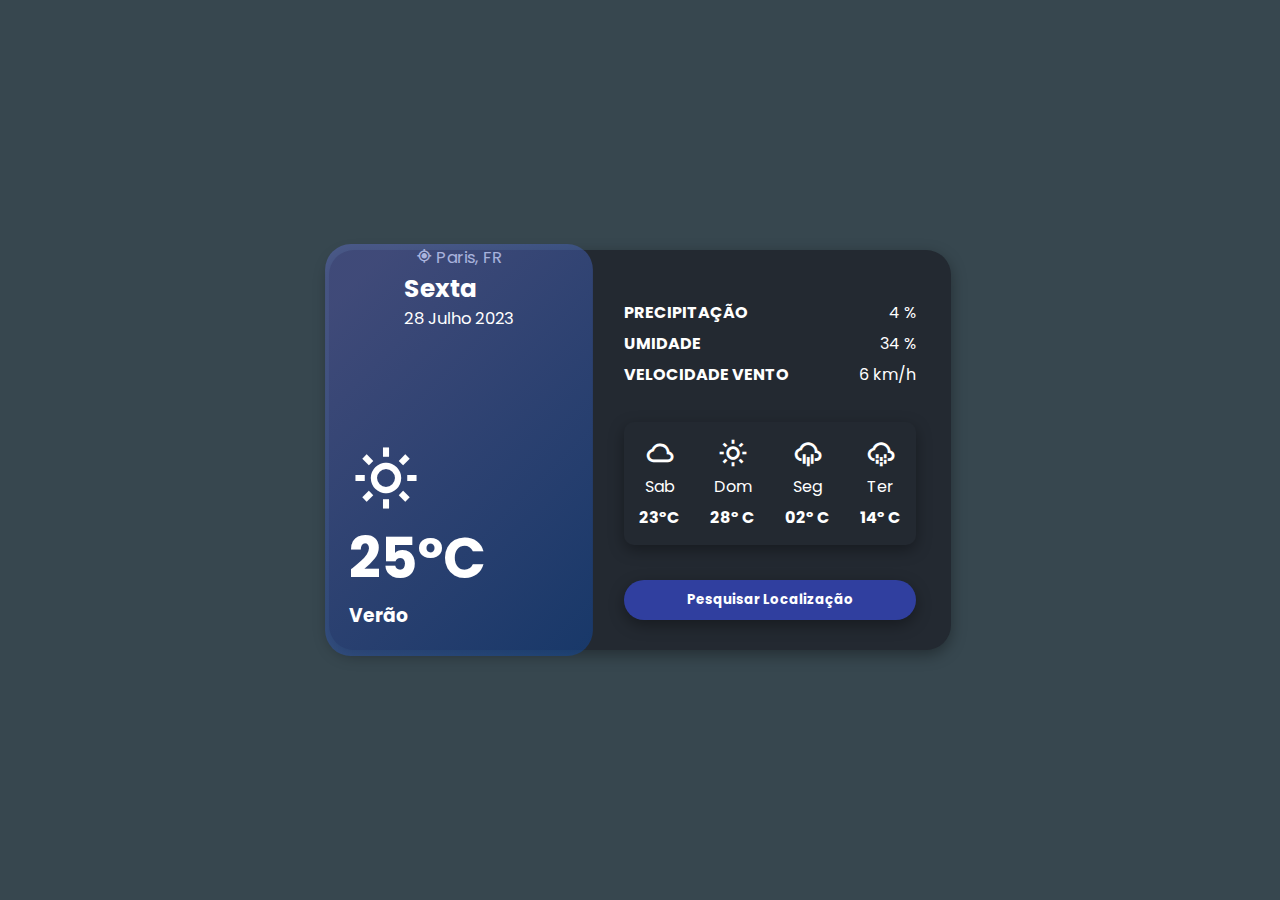
==== Projeto 1/index.html @ 6d5dacdd "Add files via upload" ====
<!DOCTYPE html>
<html lang="en">

<head>
    <meta charset="UTF-8">
    <link href='https://unpkg.com/boxicons@2.1.4/css/boxicons.min.css' rel='stylesheet'>
    <link rel="stylesheet" href="style.css">
    <meta name="viewport" content="width=device-width, initial-scale=1.0">
    <title>Document</title>
</head>

<body>

    <div class="container">
        <div class="left-info">
            <div class="pic-gradient"></div>
            <div class="today-info">
                <h2>Sexta</h2>
                <span>28 Julho 2023</span>
            </div>
            <div>
                <i class="bx bx-current-location"></i>
                <span>Paris, FR</span>
            </div>
        </div>
        <div class="today-weather">
            <i class="bx bx-sun"></i>
            <h1 class="weather-temp">
                25ºC
            </h1>
            <h3>Verão</h3>
        </div>

        <div class="right-info">
            <div class="day-info">
                <div>
                    <div>
                        <span class="title">PRECIPITAÇÃO</span>
                        <span class="value">4 %</span>
                    </div>
                    <span class="title">UMIDADE</span>
                    <span class="value">34 %</span>
                </div>
                <div>
                    <span class="title">VELOCIDADE VENTO</span>
                    <span class="value">6 km/h</span>
                </div>
            </div>
            <ul class="days-list">
                <li>
                    <i class="bx bx-cloud"></i>
                    <span>Sab</span>
                    <span class="day-temp">23ºC</span>
                </li>
                <li>
                    <i class="bx bx-sun"></i>
                    <span>Dom</span>
                    <span class="day-temp">28º C</span>
                </li>
                <li>
                    <i class="bx bx-cloud-rain"></i>
                    <span>Seg</span>
                    <span class="day-temp">02º C</span>
                </li>
                <li>
                    <i class="bx bx-cloud-drizzle"></i>
                    <span>Ter</span>
                    <span class="day-temp">14º C</span>
                </li>
            </ul>

            <div class="btn-container">
                <button class="loc-button">Pesquisar Localização</button>
            </div>

        </div>

    </div>

    <script src="index.js"></script>

</body>

</html>
---- Projeto 1/style.css ----
@import url('https://fonts.googleapis.com/css2?family=Poppins:wght@300;400;500;600;700;800&display=swap');

*{
    margin: 0;
    padding: 0;
    box-sizing: border-box;
    font-family: 'Poppins', sans-serif;
}

body{
    background-color: #37474f;
    height: 100vh;
    display: flex;
    align-items: center;
    justify-content: center;
}

.container{
    position: relative;
    height: 400px;
    background-color: #232931;
    color: #fff;
    border-radius: 25px;
    box-shadow: 0 5px 15px rgba(0, 0, 0, 0.35);
}

.left-info{
    width: 260px;
    height: 100%;
    float: left;
    display: flex;
    border-radius: 25px;
    justify-content: center;
    background: url("1.jpg");
    background-position: center;
    background-size: cover;
    transform: scale(1.03) perspective(200px);
    cursor: pointer;
    box-shadow: 0 0 20px -10px rrgba(0, 0, 0, 0.2);
    transition: all 0.3s ease;
}

.left-info:hover{
    transform: scale(1.1) perspective(2500px) rotateY(5deg);
}

.pic-gradient{
    position: absolute;
    width: 100%;
    height: 100%;
    top: 0;
    left: 0;
    background: linear-gradient(135deg, #5c6bc0 10%, #0d47a1 100%);
    border-radius: 25px;
    opacity: 0.5;
}

.today-info{
    position: absolute;
    display: flex;
    flex-direction: column;
    margin-top: 25px;
}

.today-weather{
    position: absolute;
    display: flex;
    flex-direction: column;
    align-items: flex-start;
    bottom: 20px;
    left: 20px;
}

.today-weather .bx{
    font-size: 4.6rem;
}

.weather-temp{
    font-weight: 700;
    font-size: 3.5rem;
}

.right-info{
    float: right;
    position: relative;
    height: 100%;
    padding-top: 25px;
}

.day-info{
    padding: 25px 35px;
    display: flex;
    flex-direction: column;
}

.day-info div:not(:last-child){
    margin-bottom: 6px;
}

.day-info div .title{
    font-weight: 700;
}

.day-info div .value{
    float: right;
}

.days-list{
    display: flex;
    list-style: none;
    margin: 10px 35px;
    box-shadow: 0 5px 15px rgba(0, 0, 0, 0.35);
    border-radius: 10px;
}

.days-list li{
    padding: 15px;
    cursor: pointer;
    display: flex;
    flex-direction: column;
    justify-content: space-between;
    align-items: center;
    border-radius: 10px;
    transition: all 0.3s ease;
}

.days-list li .bx{
    margin-bottom: 5px;
    font-size: 2rem;
}

.days-list li:hover{
    transform: scale(1.1);
    background: #fff;
    color: #222831;
    box-shadow: 0 5px 15px rgba(0, 0, 0, 0.35);
}

.days-list li .day-temp{
    margin-top: 6px;
    font-weight: 700;
}

.btn-container{
    padding: 25px 35px;
}

.loc-button{
    outline: none;
    width: 100%;
    border: none;
    font-weight: 700;
    border-radius: 25px;
    padding: 10px;
    background: #303f9f;
    color: #fff;
    cursor: pointer;
    box-shadow: 0 5px 15px rgba(0, 0, 0, 0.35);
    transition: all 0.3s ease;
}

.loc-button:hover{
    background: #1a237e;
}
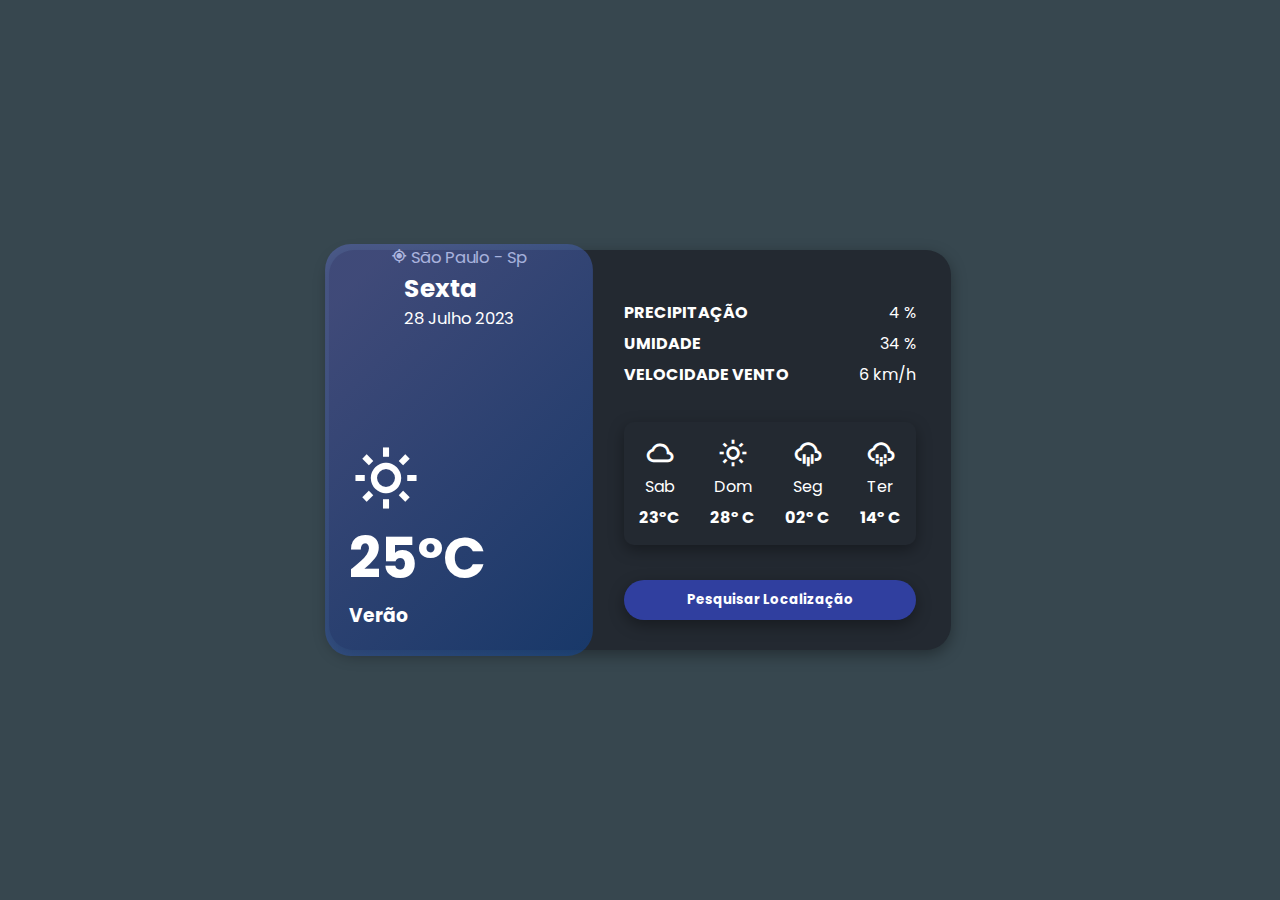
==== commit 6ad7c224: "index.html" ====
--- a/Projeto 1/index.html
+++ b/Projeto 1/index.html
@@ -20,7 +20,7 @@
             </div>
             <div>
                 <i class="bx bx-current-location"></i>
-                <span>Paris, FR</span>
+                <span>São Paulo - Sp</span>
             </div>
         </div>
         <div class="today-weather">
